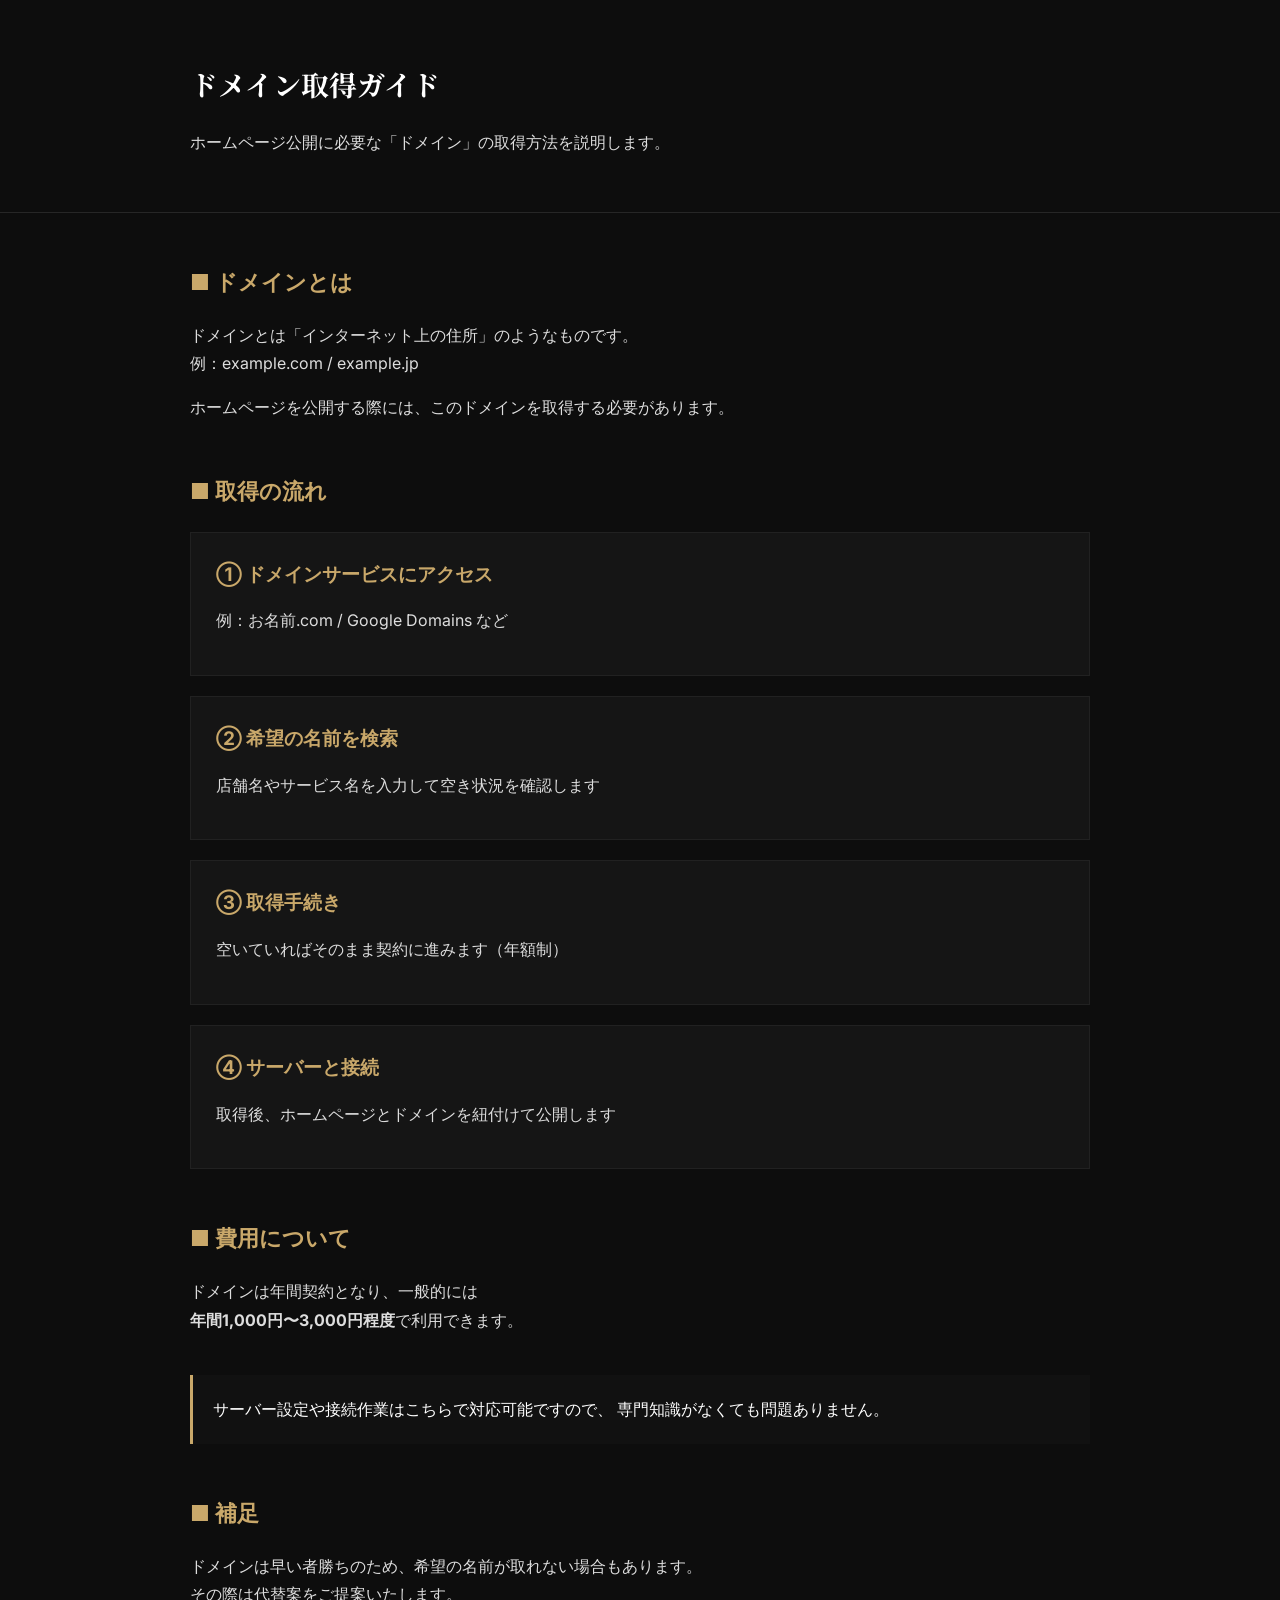
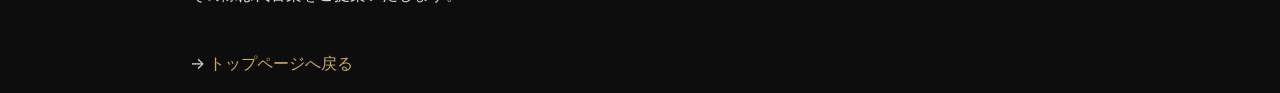
==== domain-guide.html @ 3fc8c20d "add domain guide page" ====
<!DOCTYPE html>
<html lang="ja">
<head>
<meta charset="UTF-8">
<meta name="viewport" content="width=device-width, initial-scale=1.0">

<title>ドメイン取得ガイド | Aurelith Works</title>

<link rel="preconnect" href="https://fonts.googleapis.com">
<link rel="preconnect" href="https://fonts.gstatic.com" crossorigin>

<link href="https://fonts.googleapis.com/css2?family=Noto+Serif+JP:wght@400;500;700&family=Inter:wght@300;400;500;600&display=swap" rel="stylesheet">

<style>

body{
  margin:0;
  font-family:'Inter',sans-serif;
  background:#0d0d0d;
  color:#fff;
  line-height:1.8;
}

.container{
  width:90%;
  max-width:900px;
  margin:auto;
}

header{
  padding:40px 0;
  border-bottom:1px solid rgba(255,255,255,.1);
}

h1{
  font-family:'Noto Serif JP',serif;
  font-size:28px;
}

h2{
  font-size:22px;
  margin-top:50px;
  color:#c9a86a;
}

p{
  color:#ddd;
  margin:15px 0;
}

.step{
  background:#151515;
  padding:25px;
  margin:20px 0;
  border:1px solid rgba(255,255,255,.05);
}

.step h3{
  margin:0 0 10px 0;
  color:#c9a86a;
}

a{
  color:#c9a86a;
  text-decoration:none;
}

.note{
  margin-top:40px;
  padding:20px;
  border-left:3px solid #c9a86a;
  background:#111;
}

</style>
</head>

<body>

<header>
  <div class="container">
    <h1>ドメイン取得ガイド</h1>
    <p>ホームページ公開に必要な「ドメイン」の取得方法を説明します。</p>
  </div>
</header>

<div class="container">

<h2>■ ドメインとは</h2>
<p>
ドメインとは「インターネット上の住所」のようなものです。<br>
例：example.com / example.jp
</p>

<p>
ホームページを公開する際には、このドメインを取得する必要があります。
</p>

<h2>■ 取得の流れ</h2>

<div class="step">
<h3>① ドメインサービスにアクセス</h3>
<p>例：お名前.com / Google Domains など</p>
</div>

<div class="step">
<h3>② 希望の名前を検索</h3>
<p>店舗名やサービス名を入力して空き状況を確認します</p>
</div>

<div class="step">
<h3>③ 取得手続き</h3>
<p>空いていればそのまま契約に進みます（年額制）</p>
</div>

<div class="step">
<h3>④ サーバーと接続</h3>
<p>取得後、ホームページとドメインを紐付けて公開します</p>
</div>

<h2>■ 費用について</h2>
<p>
ドメインは年間契約となり、一般的には<br>
<strong>年間1,000円〜3,000円程度</strong>で利用できます。
</p>

<div class="note">
サーバー設定や接続作業はこちらで対応可能ですので、
専門知識がなくても問題ありません。
</div>

<h2>■ 補足</h2>
<p>
ドメインは早い者勝ちのため、希望の名前が取れない場合もあります。<br>
その際は代替案をご提案いたします。
</p>

<p style="margin-top:40px;">
→ <a href="index.html">トップページへ戻る</a>
</p>

</div>

</body>
</html>
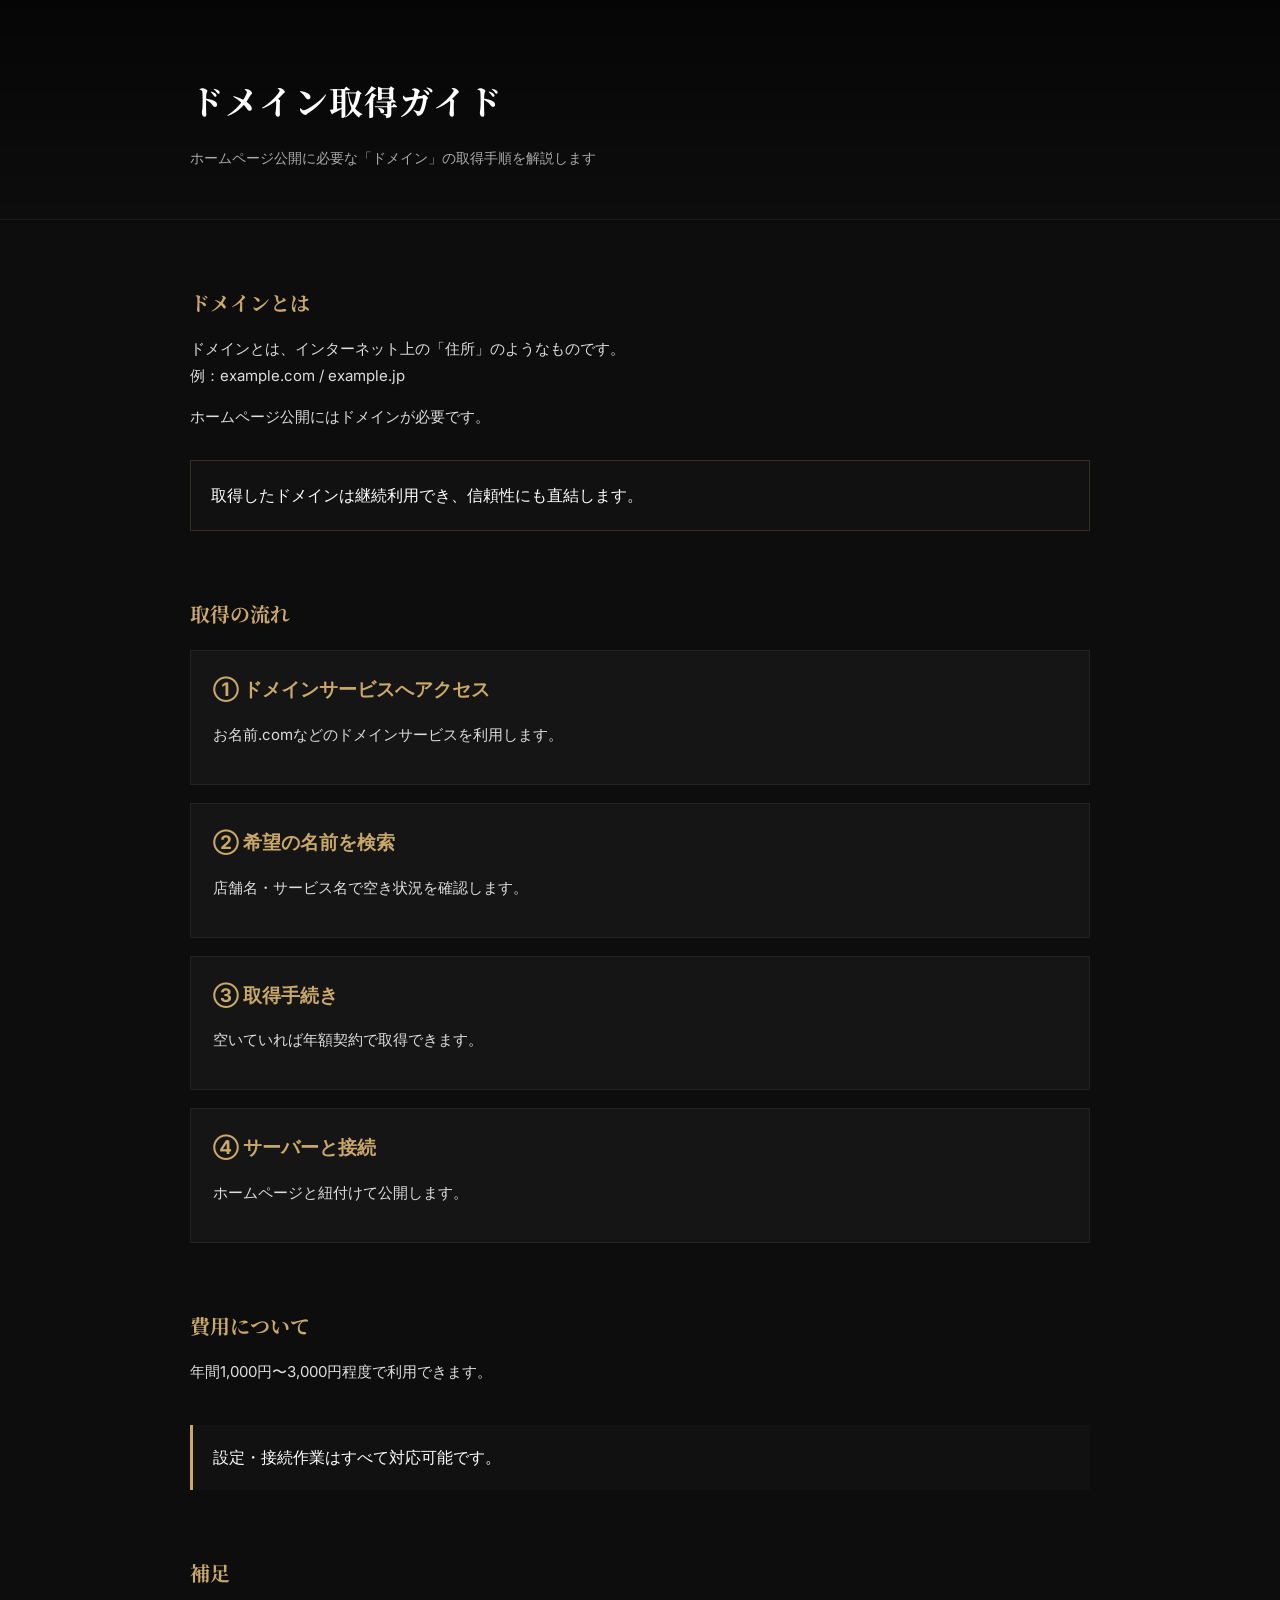
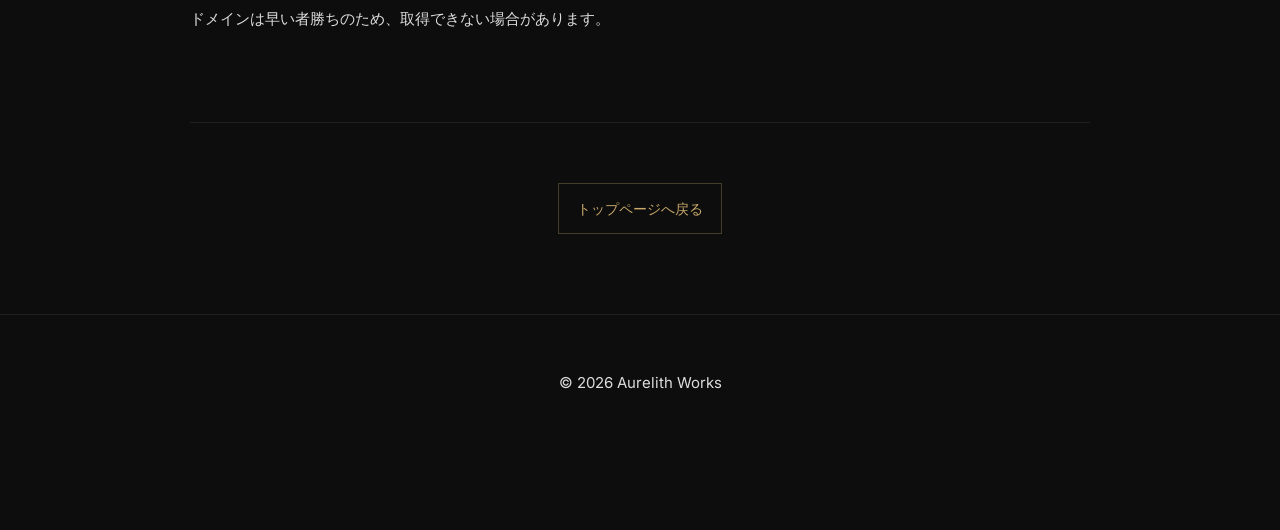
==== commit 8caebc9a: "fix domain service wording" ====
--- a/domain-guide.html
+++ b/domain-guide.html
@@ -13,8 +13,17 @@
 
 <style>
 
+*{
+  margin:0;
+  padding:0;
+  box-sizing:border-box;
+}
+
+html{
+  scroll-behavior:smooth;
+}
+
 body{
-  margin:0;
   font-family:'Inter',sans-serif;
   background:#0d0d0d;
   color:#fff;
@@ -22,54 +31,137 @@
 }
 
 .container{
-  width:90%;
+  width:92%;
   max-width:900px;
   margin:auto;
 }
 
 header{
-  padding:40px 0;
-  border-bottom:1px solid rgba(255,255,255,.1);
+  padding:70px 0 35px;
+  border-bottom:1px solid rgba(255,255,255,.08);
+  background:linear-gradient(to bottom, rgba(0,0,0,.6), transparent);
 }
 
 h1{
   font-family:'Noto Serif JP',serif;
-  font-size:28px;
+  font-size:clamp(24px,4vw,34px);
+  margin-bottom:10px;
+  letter-spacing:1px;
+}
+
+header p{
+  color:#aaa;
+  font-size:14px;
 }
 
 h2{
-  font-size:22px;
-  margin-top:50px;
+  margin-top:65px;
+  font-size:20px;
   color:#c9a86a;
+  font-family:'Noto Serif JP',serif;
 }
 
 p{
   color:#ddd;
-  margin:15px 0;
+  margin:14px 0;
+  font-size:15px;
 }
 
 .step{
   background:#151515;
-  padding:25px;
-  margin:20px 0;
-  border:1px solid rgba(255,255,255,.05);
+  padding:22px;
+  margin:18px 0;
+  border:1px solid rgba(255,255,255,.06);
+  transition:.3s;
+}
+
+.step:hover{
+  transform:translateY(-4px);
+  border-color:rgba(201,168,106,.35);
 }
 
 .step h3{
-  margin:0 0 10px 0;
+  margin-bottom:8px;
   color:#c9a86a;
+}
+
+.note{
+  margin-top:40px;
+  padding:18px 20px;
+  background:#111;
+  border-left:3px solid #c9a86a;
+}
+
+.highlight{
+  margin:30px 0;
+  padding:20px;
+  background:#111;
+  border:1px solid rgba(201,168,106,.2);
 }
 
 a{
   color:#c9a86a;
   text-decoration:none;
-}
-
-.note{
-  margin-top:40px;
-  padding:20px;
-  border-left:3px solid #c9a86a;
-  background:#111;
+  transition:.3s;
+  display:inline-block;
+}
+
+a:hover{
+  opacity:.7;
+  transform:translateX(4px);
+}
+
+.back{
+  margin-top:90px;
+  padding-top:60px;
+  border-top:1px solid rgba(255,255,255,.08);
+  text-align:center;
+}
+
+.back a{
+  font-size:14px;
+  padding:12px 18px;
+  border:1px solid rgba(201,168,106,.3);
+  transition:.3s;
+}
+
+.back a:hover{
+  background:#c9a86a;
+  color:#111;
+  transform:translateY(-2px);
+}
+
+.footer{
+  margin-top:80px;
+  padding:40px 0;
+  border-top:1px solid rgba(255,255,255,.08);
+  text-align:center;
+  color:#888;
+  font-size:13px;
+}
+
+body::after{
+  content:"";
+  display:block;
+  height:80px;
+}
+
+.fade{
+  opacity:0;
+  transform:translateY(18px);
+  animation:fadeUp .8s ease forwards;
+}
+
+.fade:nth-child(2){animation-delay:.05s;}
+.fade:nth-child(3){animation-delay:.1s;}
+.fade:nth-child(4){animation-delay:.15s;}
+.fade:nth-child(5){animation-delay:.2s;}
+
+@keyframes fadeUp{
+  to{
+    opacity:1;
+    transform:translateY(0);
+  }
 }
 
 </style>
@@ -77,69 +169,79 @@
 
 <body>
 
-<header>
+<header class="fade">
   <div class="container">
     <h1>ドメイン取得ガイド</h1>
-    <p>ホームページ公開に必要な「ドメイン」の取得方法を説明します。</p>
+    <p>ホームページ公開に必要な「ドメイン」の取得手順を解説します</p>
   </div>
 </header>
 
 <div class="container">
 
-<h2>■ ドメインとは</h2>
-<p>
-ドメインとは「インターネット上の住所」のようなものです。<br>
+<h2 class="fade">ドメインとは</h2>
+
+<p class="fade">
+ドメインとは、インターネット上の「住所」のようなものです。<br>
 例：example.com / example.jp
 </p>
 
-<p>
-ホームページを公開する際には、このドメインを取得する必要があります。
-</p>
-
-<h2>■ 取得の流れ</h2>
-
-<div class="step">
-<h3>① ドメインサービスにアクセス</h3>
-<p>例：お名前.com / Google Domains など</p>
-</div>
-
-<div class="step">
+<p class="fade">
+ホームページ公開にはドメインが必要です。
+</p>
+
+<div class="highlight fade">
+取得したドメインは継続利用でき、信頼性にも直結します。
+</div>
+
+<h2 class="fade">取得の流れ</h2>
+
+<div class="step fade">
+<h3>① ドメインサービスへアクセス</h3>
+<p>お名前.comなどのドメインサービスを利用します。</p>
+</div>
+
+<div class="step fade">
 <h3>② 希望の名前を検索</h3>
-<p>店舗名やサービス名を入力して空き状況を確認します</p>
-</div>
-
-<div class="step">
+<p>店舗名・サービス名で空き状況を確認します。</p>
+</div>
+
+<div class="step fade">
 <h3>③ 取得手続き</h3>
-<p>空いていればそのまま契約に進みます（年額制）</p>
-</div>
-
-<div class="step">
+<p>空いていれば年額契約で取得できます。</p>
+</div>
+
+<div class="step fade">
 <h3>④ サーバーと接続</h3>
-<p>取得後、ホームページとドメインを紐付けて公開します</p>
-</div>
-
-<h2>■ 費用について</h2>
-<p>
-ドメインは年間契約となり、一般的には<br>
-<strong>年間1,000円〜3,000円程度</strong>で利用できます。
-</p>
-
-<div class="note">
-サーバー設定や接続作業はこちらで対応可能ですので、
-専門知識がなくても問題ありません。
-</div>
-
-<h2>■ 補足</h2>
-<p>
-ドメインは早い者勝ちのため、希望の名前が取れない場合もあります。<br>
-その際は代替案をご提案いたします。
-</p>
-
-<p style="margin-top:40px;">
-→ <a href="index.html">トップページへ戻る</a>
-</p>
-
-</div>
+<p>ホームページと紐付けて公開します。</p>
+</div>
+
+<h2 class="fade">費用について</h2>
+
+<p class="fade">
+年間1,000円〜3,000円程度で利用できます。
+</p>
+
+<div class="note fade">
+設定・接続作業はすべて対応可能です。
+</div>
+
+<h2 class="fade">補足</h2>
+
+<p class="fade">
+ドメインは早い者勝ちのため、取得できない場合があります。
+</p>
+
+<div class="back fade">
+<a href="index.html">トップページへ戻る</a>
+</div>
+
+</div>
+
+<footer class="footer">
+  <div class="container">
+    <p>© 2026 Aurelith Works</p>
+  </div>
+</footer>
 
 </body>
 </html>
